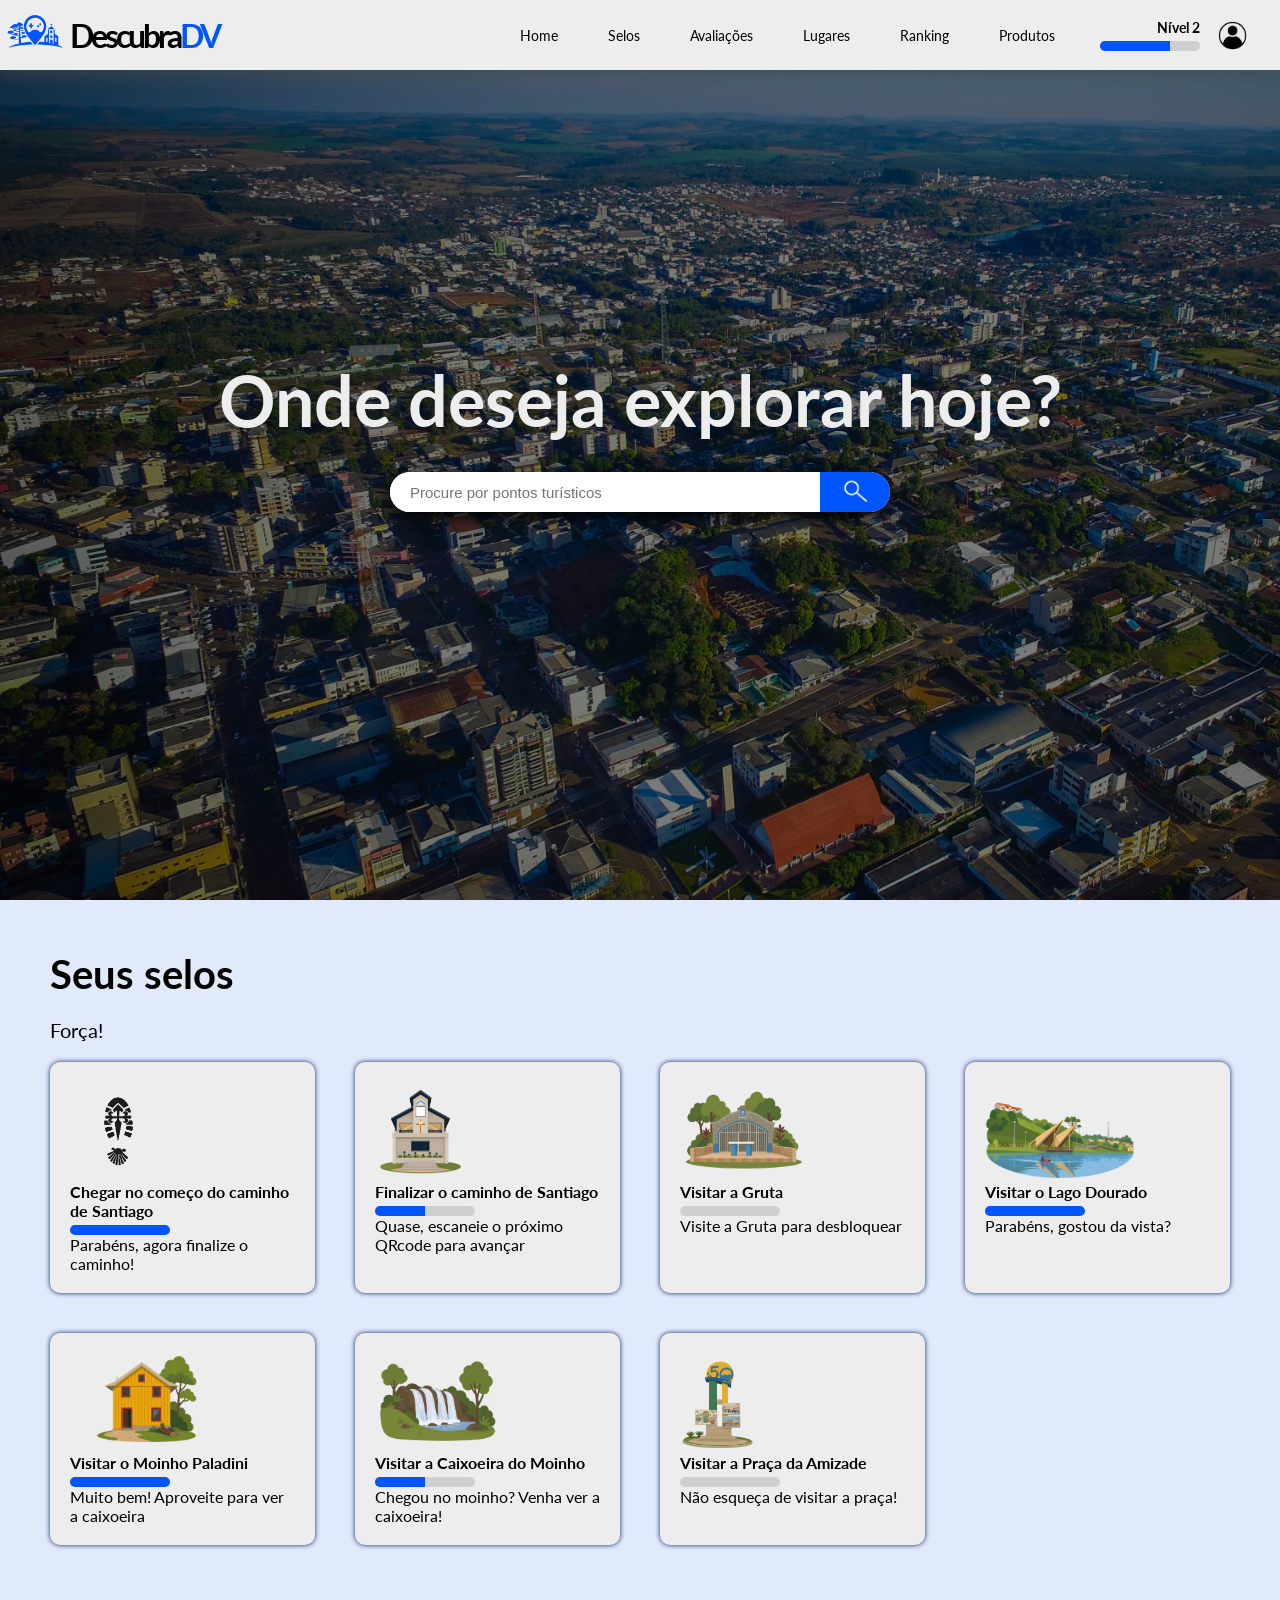
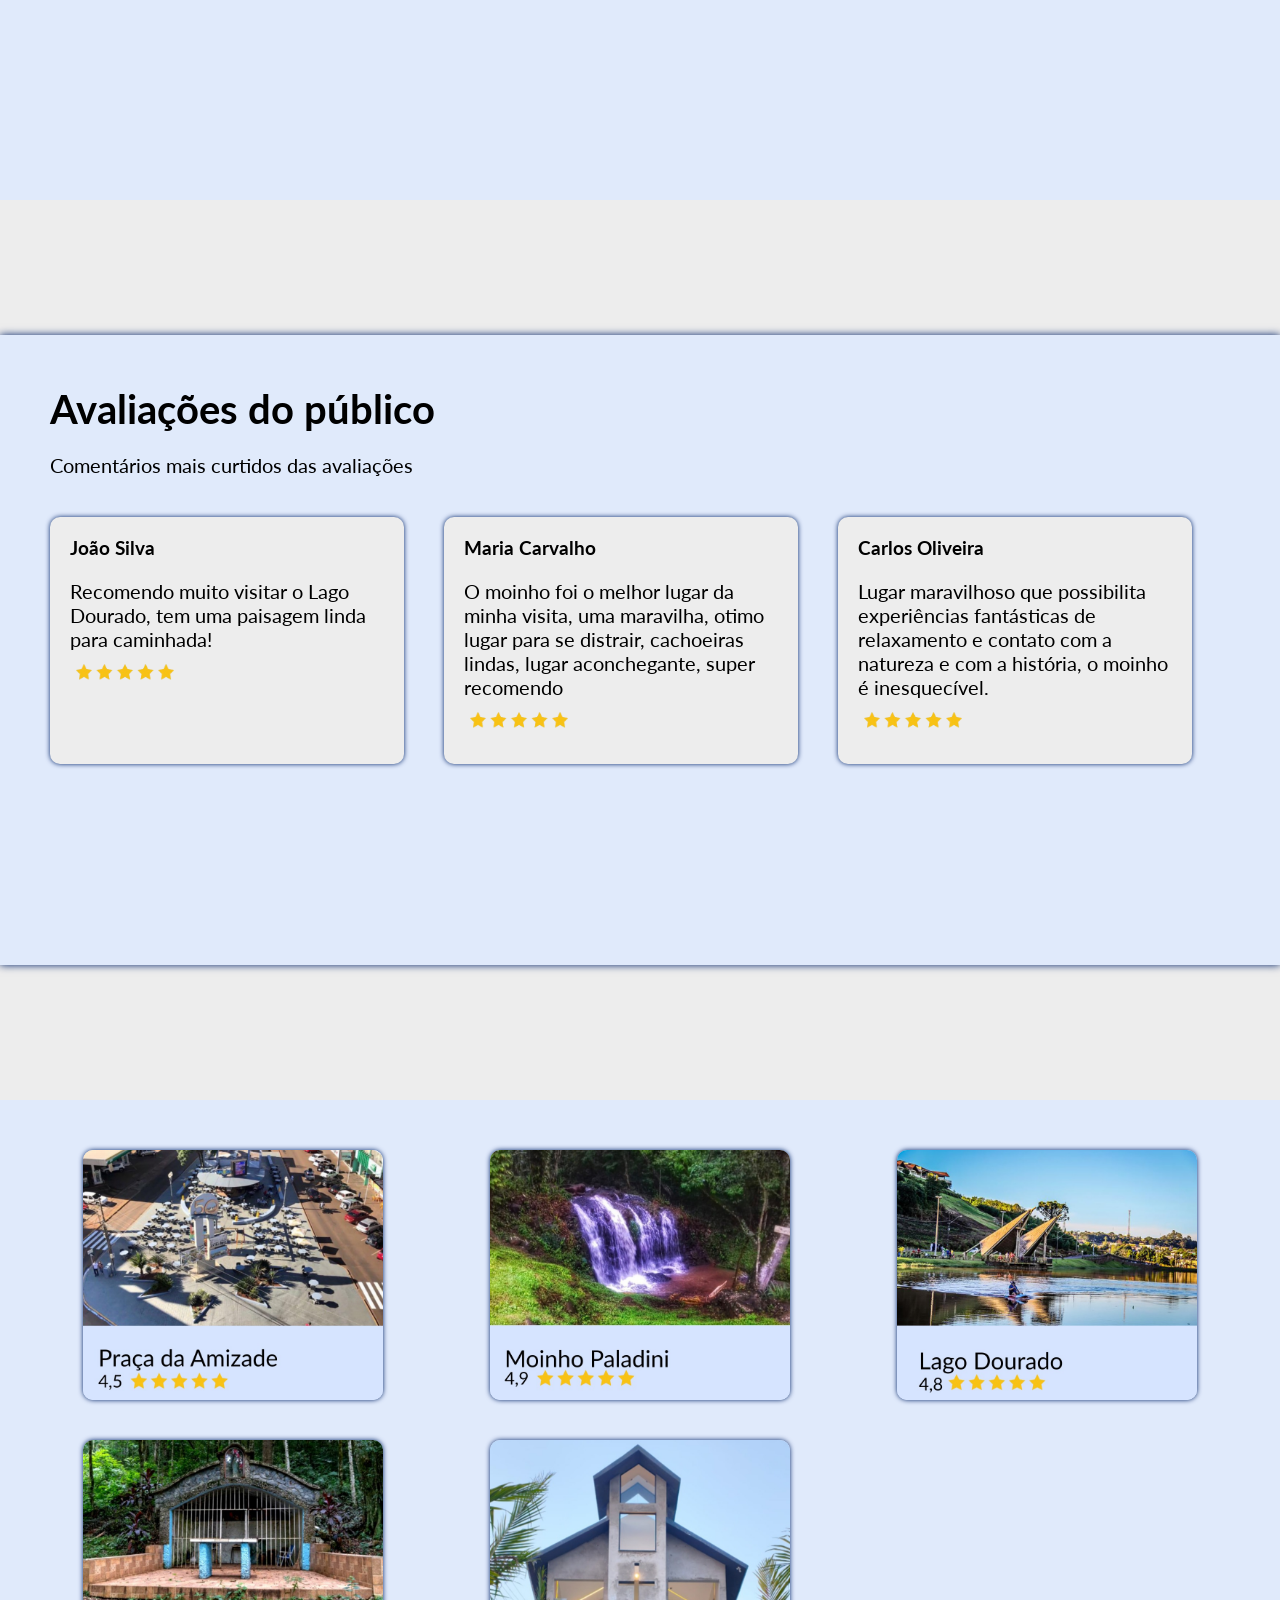
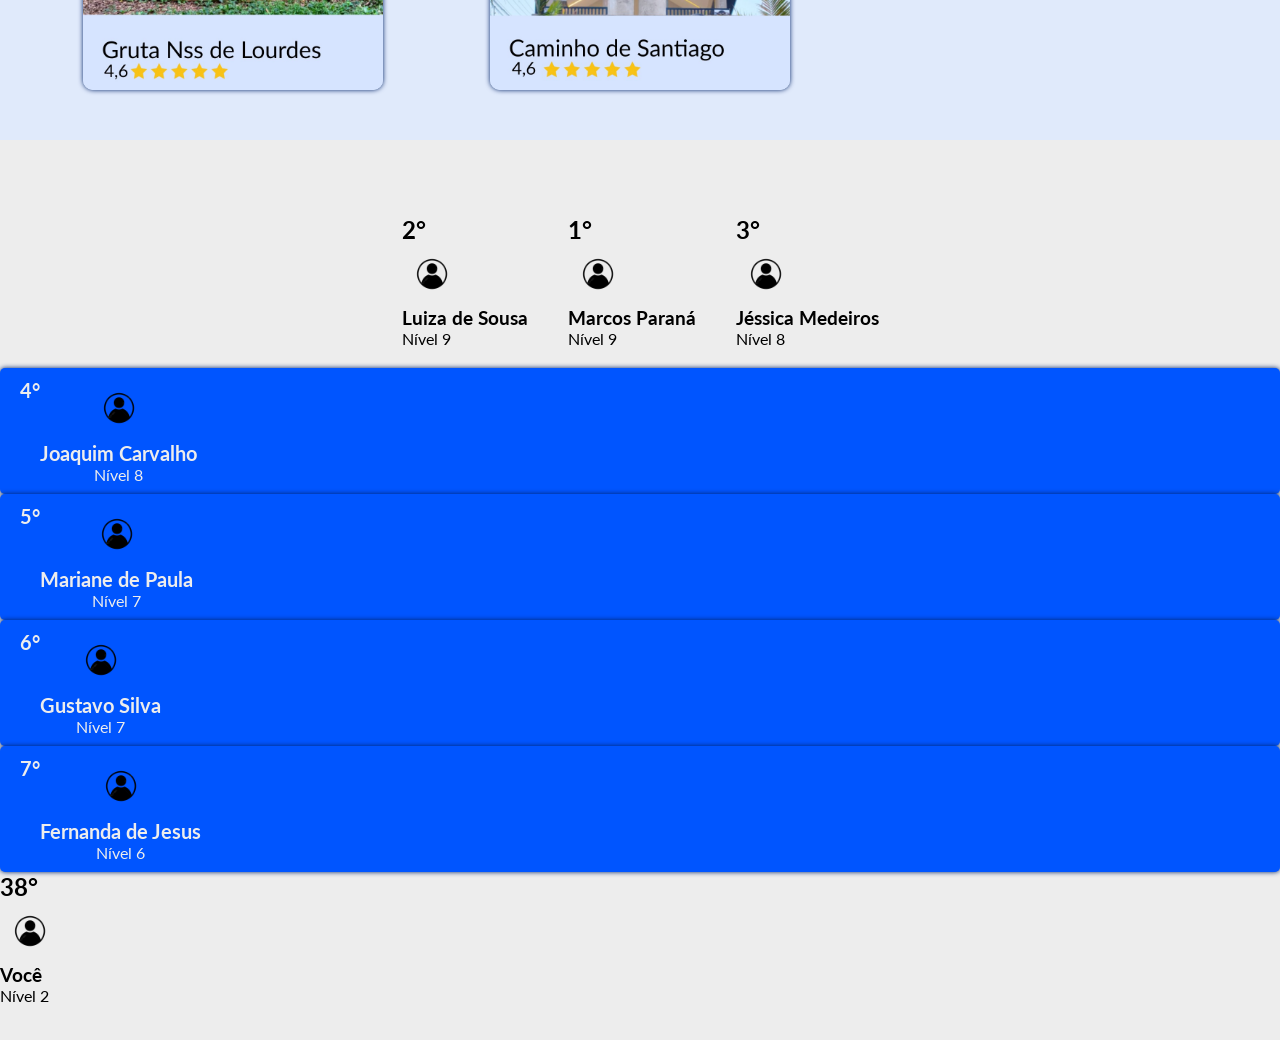
==== index.html @ 8452ef84 "First Commit" ====
<!DOCTYPE html>
<html lang="pt-br">
<head>
    <meta charset="UTF-8">
    <meta name="viewport" content="width=device-width, initial-scale=1.0">
    <link rel="preconnect" href="https://fonts.gstatic.com">
    <link href="https://fonts.googleapis.com/css2?family=Lato:wght@400;700;900&display=swap" rel="stylesheet">
    <link rel="stylesheet" href="/styles/style.css">
    <title>DescubraDV</title>
</head>
<body>
    <header class="navbar">
        <div class="brand-container">
            <img src="/images/logo.png" alt="logo" class="logo">
            <h1 class="brand">
                Descubra<span>DV</span>
            </h1>
        </div>
		<nav>
			<ul class="menu">
				<li>
					<a href="#home">Home</a>
				</li>
				<li>
					<a href="#badges">Selos</a>
				</li>
				<li>
					<a href="#reviews">Avaliações</a>
				</li>
				<li>
					<a href="#places">Lugares</a>
				</li>
				<li>
					<a href="#ranking">Ranking</a>
				</li>
				<li>
					<a href="#products">Produtos</a>
				</li>
                <li class="profile">
                    <div class="profile-info">
                        <p>Nível 2</p>

                        <div class="xp-bar">
                            <div class="xp-fill"></div>
                        </div>
                    </div>

                    <img src="/images/avatar.png" alt="avatar">
                </li>
			</ul>
		</nav>
	</header>


    <section id="home" class="home">
        <h1>Onde deseja explorar hoje?</h1>
        <div class="search-box">
            <input class="input"type="text" placeholder="Procure por pontos turísticos">
            <button><img src="/images/search.png" alt="search" class="search"></button>
        </div>
    </section>

    <section id="badges" class="badges">
        <div class="content">
            <div class="text">
                <h2>Seus selos</h2>
                <p>Força!</p>
            </div>
            <div class="badges-container">
                <div class="badge">
                    <img src="/images/seloCaminho.png" alt="selo caminho">
                    <h4>Chegar no começo do caminho de Santiago</h4>
                    <div class="progress-bar">
                            <div class="xp-fill1"></div>
                    </div>
                    <p>Parabéns, agora finalize o caminho!</p>
                </div>
                <div class="badge">
                    <img src="/images/seloConclusaoCaminho.png" alt="selo conclusao caminho">
                    <h4>Finalizar o caminho de Santiago</h4>
                    <div class="progress-bar">
                            <div class="xp-fill2"></div>
                    </div>
                    <p>Quase, escaneie o próximo QRcode para avançar</p>
                </div>
                <div class="badge">
                    <img src="/images/seloGruta.png" alt="selo gruta">
                    <h4>Visitar a Gruta</h4>
                    <div class="progress-bar">
                            <div class="xp-fill3"></div>
                    </div>
                    <p>Visite a Gruta para desbloquear</p>
                </div>
                <div class="badge">
                    <img src="/images/seloLago.png" alt="selo lago">
                    <h4>Visitar o Lago Dourado</h4>
                    <div class="progress-bar">
                            <div class="xp-fill1"></div>
                    </div>
                    <p>Parabéns, gostou da vista?</p>
                </div>
                <div class="badge">
                    <img src="/images/seloMoinho.png" alt="selo moinho">
                    <h4>Visitar o Moinho Paladini</h4>
                    <div class="progress-bar">
                            <div class="xp-fill1"></div>
                    </div>
                    <p>Muito bem! Aproveite para ver a caixoeira</p>
                </div>
                <div class="badge">
                    <img src="/images/seloMoinhoCaixoeira.png" alt="selo caixoeira">
                    <h4>Visitar a Caixoeira do Moinho</h4>
                    <div class="progress-bar">
                            <div class="xp-fill2"></div>
                    </div>
                    <p>Chegou no moinho? Venha ver a caixoeira!</p>
                </div>
                <div class="badge">
                    <img src="/images/seloPraca.png" alt="selo praca">
                    <h4>Visitar a Praça da Amizade</h4>
                    <div class="progress-bar">
                            <div class="xp-fill3"></div>
                    </div>
                    <p>Não esqueça de visitar a praça!</p>
                </div>
            </div>
        </div>
    </section>

    <section id="reviews" class="reviews">
        <div class="review-block">
            <div class="review-header">
                <h2>Avaliações do público</h2>
                <p>Comentários mais curtidos das avaliações</p>
            </div>

            <div class="comments">
                <div class="comment">
                    <h3>João Silva</h3>
                    <p>Recomendo muito visitar o Lago Dourado, tem uma paisagem linda para caminhada!</p>
                    <img src="/images/stars.png" alt="stars" class="star">
                </div>

                <div class="comment">
                    <h3>Maria Carvalho</h3>
                    <p>O moinho foi o melhor lugar da minha visita, uma maravilha, otimo lugar para se distrair, cachoeiras lindas, lugar aconchegante, super recomendo</p>
                    <img src="/images/stars.png" alt="stars" class="star">
                </div>

                <div class="comment">
                    <h3>Carlos Oliveira</h3>
                    <p>Lugar maravilhoso que possibilita experiências fantásticas de relaxamento e contato com a natureza e com a história, o moinho é inesquecível.</p>
                    <img src="/images/stars.png" alt="stars" class="star">
                </div>
            </div>

        </div>
    </section>

    <section id="places" class="places">
        <div class="images">
            <img src="/images/praca.jpeg" alt="praca da amizade" id="praca">
            <img src="/images/moinho.jpeg" alt="moinho paladini" id="moinho">
            <img src="/images/lago.jpeg" alt="lago dourado" id="lago">
            <img src="/images/gruta.jpeg" alt="gruta nossa senhora" id="gruta">
            <img src="/images/caminho.jpeg" alt="caminho santiago" id="caminho">
        </div>
    </section>

    <section id="ranking" class="ranking">
        <div class="top-tier">
            <div class="tier">
                <h1>2°</h1>
                <img src="/images/avatar.png" alt="avatar" class="avatar">
                <h3>Luiza de Sousa</h3>
                <p>Nível 9</p>
            </div>
            <div class="tier">
                <h1>1°</h1>
                <img src="/images/avatar.png" alt="avatar" class="avatar">
                <h3>Marcos Paraná</h3>
                <p>Nível 9</p>
            </div>
            <div class="tier">
                <h1>3°</h1>
                <img src="/images/avatar.png" alt="avatar" class="avatar">
                <h3>Jéssica Medeiros</h3>
                <p>Nível 8</p>
            </div>
        </div>
        <div class="bottom-tier">
            <div class="tier">
                <h1>4°</h1>
                <div>
                    <img src="/images/avatar.png" alt="avatar" class="avatar">
                    <h3>Joaquim Carvalho</h3>
                    <p>Nível 8</p>
                </div>
            </div>
            <div class="tier">
                <h1>5°</h1>
                <div>
                    <img src="/images/avatar.png" alt="avatar" class="avatar">
                    <h3>Mariane de Paula</h3>
                    <p>Nível 7</p>
                </div>
            </div>
            <div class="tier">
                <h1>6°</h1>
                <div>
                    <img src="/images/avatar.png" alt="avatar" class="avatar">
                    <h3>Gustavo Silva</h3>
                    <p>Nível 7</p>
                </div>
            </div>
            <div class="tier">
                <h1>7°</h1>
                <div>
                    <img src="/images/avatar.png" alt="avatar" class="avatar">
                    <h3>Fernanda de Jesus</h3>
                    <p>Nível 6</p>
                </div>
            </div>
        </div>
        <div class="your-position">
            <h1>38°</h1>
            <img src="/images/avatar.png" alt="avatar" class="avatar">
            <h3>Você</h3>
            <p>Nível 2</p>
        </div>
    </section>

    <section id="products" class="products">
    </section>
</body>
</html>
---- styles/style.css ----
:root {
  --cor-principal: #0055FF;
}
:root {
  --cor-secundaria: #ededed;
}
:root {
  --principal-clara: #e0eafb;
}
:root {
  --principal-escura: #002368;
}

* {
    margin: 0;
    padding: 0;
    box-sizing: border-box;
}

/**********/
/*NAV BAR*/
/*********/
ul {
    list-style: none;
}

body {
    background-color: var(--cor-secundaria);
    font-family: 'Lato', sans-serif;
}

.navbar {
    position: fixed;
    top: 0;
    display: flex;
    justify-content: space-between;
    align-items: center;
    width: 100%;
    background-color: var(--cor-secundaria);
    box-shadow: 0px 0px 20px rgb(72, 71, 71);
}

.brand-container {
    display: flex;
    align-items: center;
}

.logo {
    width: 70px;
}

.brand {
    color: rgb(0, 0, 0);
    letter-spacing: -3px;
}

.brand span {
    color: var(--cor-principal);
}

.menu {
    display: flex;
}

.menu li {
    position: relative;
}

.menu li a {
    padding: 25px;
    color: black;
    text-decoration: none;
    font-size: 14px;
    display: block;
}

.menu li a:hover {
    color: var(--cor-secundaria);
    background-color: var(--cor-principal);
}


.profile {
    display: flex;
    align-items: center;
    gap: 5px;
    padding: 0 20px;
}

.profile-info {
    display: flex;
    flex-direction: column;
    align-items: flex-end;
}

.profile-info p {
    margin: 0;
    font-size: 14px;
    font-weight: bold;
}

.xp-bar {
    width: 100px;
    height: 10px;
    background-color: #cfcfcf;
    border-radius: 20px;
    overflow: hidden;
    margin-top: 5px;
}

.xp-fill {
    width: 70%;
    height: 100%;
    background-color: var(--cor-principal);
}

.profile img {
    width: 55px;
    height: 55px;
    border-radius: 50%;
    object-fit: cover;
}

/**********/
/*HOME PAGE*/
/*********/

.home{
    display: flex;
    flex-direction: column;
    align-items:center;
    justify-content: center;
    height: 100vh;
    background: url('/images/cidade.jpg');
    background-size: cover;
    background-color: rgba(0, 0, 0, 0.5);
    background-blend-mode: darken;
}

.home h1{
    font-size: 70px;
    color: var(--cor-secundaria);
    font-weight: 700;
}

.search-box{
    margin:30px;
    width: 500px;
    height: 40px;

    display: flex;
    align-items: center;

    background: var(--cor-secundaria);
    border-radius: 45px;

    overflow: hidden;
    border-color: #002368;
    box-shadow: 0px 5px 15px black;
}

.search-box button{
    width: 70px;
    height:100%;

    border: none;

    background: var(--cor-principal);
    color: var(--cor-secundaria);
    cursor: pointer;
}

.search-box button:hover{
    background: var(--principal-escura); 
}

.search-box input{
    font-size: 15px;
    flex: 1;
    border: none;
    outline: none;
    height:100%;
    padding: 0 20px;
}

.search{
    height: 30px;
}

/**********/
/* SELOS */
/*********/

.badges{
    background-color: var(--principal-clara);
    height: 100vh;
}

.badges .content{
    padding: 50px;
    margin: 0 auto;
}

.badges .badges-container{
    display: grid;
    grid-template-columns: repeat(4, 1fr);
    gap: 40px;
}

.badges .badges-container .badge{
    display: flex;
    flex-direction: column;
    align-items: flex-start;
    padding: 20px;
    background-color: var(--cor-secundaria);
    border-radius: 10px;
    box-shadow: 0 0 5px var(--principal-escura);
}

.badges .badges-container .badge:hover{
    transition: all 0.3s ease;
    box-shadow: 0 0 10px var(--principal-escura);
    cursor: pointer;
}

.badges .badges-container .badge .progress-bar{
    width: 100px;
    height: 10px;
    background-color: #cfcfcf;
    border-radius: 20px;
    overflow: hidden;
    margin-top: 5px;
}

.badges .badges-container .badge .progress-bar .xp-fill1{
    background-color: var(--cor-principal);
    width: 100%;
    height: 100%
}

.badges .badges-container .badge .progress-bar .xp-fill2{
    background-color: var(--cor-principal);
    width: 50%;
    height: 100%
}

.badges .badges-container .badge .progress-bar .xp-fill3{
    background-color: var(--cor-principal);
    width: 0%;
    height: 100%
}

.badges .badges-container img{
    height: 100px;
}

.badges .text h2{
    font-size: 40px;
}

.badges .text p{
    font-size: 20px;
    margin-top: 20px;
    margin-bottom: 20px;
}

/**********/
/* REVIEWS */
/*********/

.reviews{
    background-color: var(--cor-secundaria);
    height: 100vh;
    display: flex;
    flex-direction: column;
    justify-content: center;
}

.reviews .review-block{
    padding: 50px;
    background-color: var(--principal-clara);
    height: 70%;
    width: 100%;
    margin: 0 auto;
    box-shadow: 0 0 8px var(--principal-escura);
}

.reviews .review-block h2{
    font-size: 40px;
}

.reviews .review-block p{
    font-size: 20px;
    margin-top: 20px;
}

.reviews .review-block .comments{
    display: flex;
    gap: 40px;
    margin-top: 40px;
}

.reviews .review-block .comments .comment{
    padding: 20px;
    width: 30%;
    background-color: var(--cor-secundaria);
    border-radius: 10px;
    box-shadow: 0 0 5px var(--principal-escura);
}

.reviews .review-block .comments .comment img{
    width: 110px;
    padding: 10px 0;
}

/**********/
/* LUGARES */
/*********/

.places{
    padding: 50px;
    background-color: var(--principal-clara);
}

.places .images{
    display: grid;
    grid-template-columns: repeat(3, 1fr);
    gap: 40px;
    justify-items: center;
}

.places .images img{
    width: 300px;
    height: 250px;
    object-fit: cover;
    border-radius: 10px;
    box-shadow: 0 0 5px var(--principal-escura);
}

.places .images img:hover{
    transition: all 0.3s ease;
    width: 320px;
    height: 270px;
    margin: -20px;
    box-shadow: 0 0 10px var(--principal-escura);
    filter: brightness(90%);
    cursor: pointer;
}

/**********/
/* RANKING */
/*********/

.ranking{
    background-color: var(--cor-secundaria);
    height: 100vh;
    display: flex;
    flex-direction: column;
    justify-content: center;
}

.ranking img{
    width: 60px;
}

.ranking .top-tier{
    display: flex;
    justify-content: center;
    gap: 40px;
    margin-top: 40px;
}

.ranking .bottom-tier{
    display: inline;
    gap: 20px;
    margin-top: 20px;
}

.ranking .bottom-tier h3{
    font-size: 20px;
}

.ranking .bottom-tier h1{
    font-size: 20px;
}


.ranking .bottom-tier .tier{
    display: flex;
    text-align: center;
    padding: 10px 20px;
    background-color: var(--cor-principal);
    color: var(--cor-secundaria);
    border-radius: 5px;
    box-shadow: 0 0 5px var(--principal-escura);
}
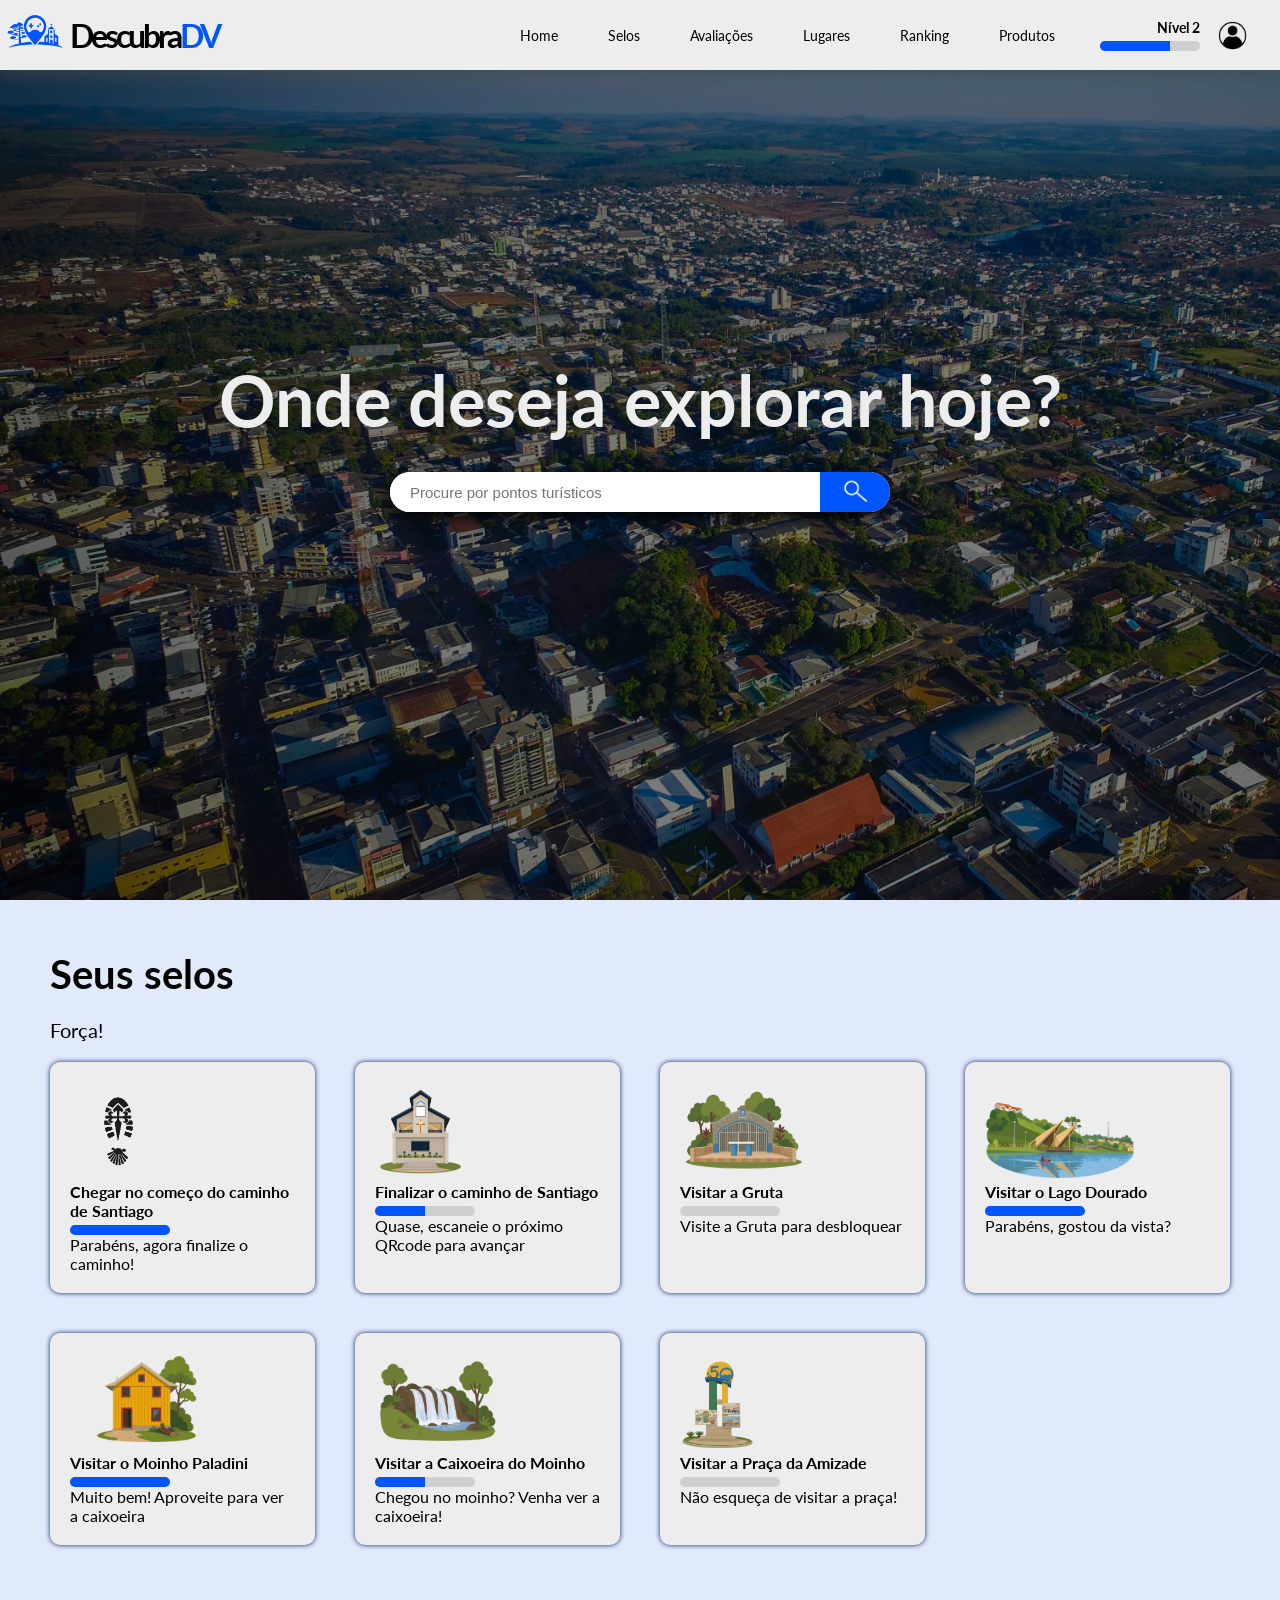
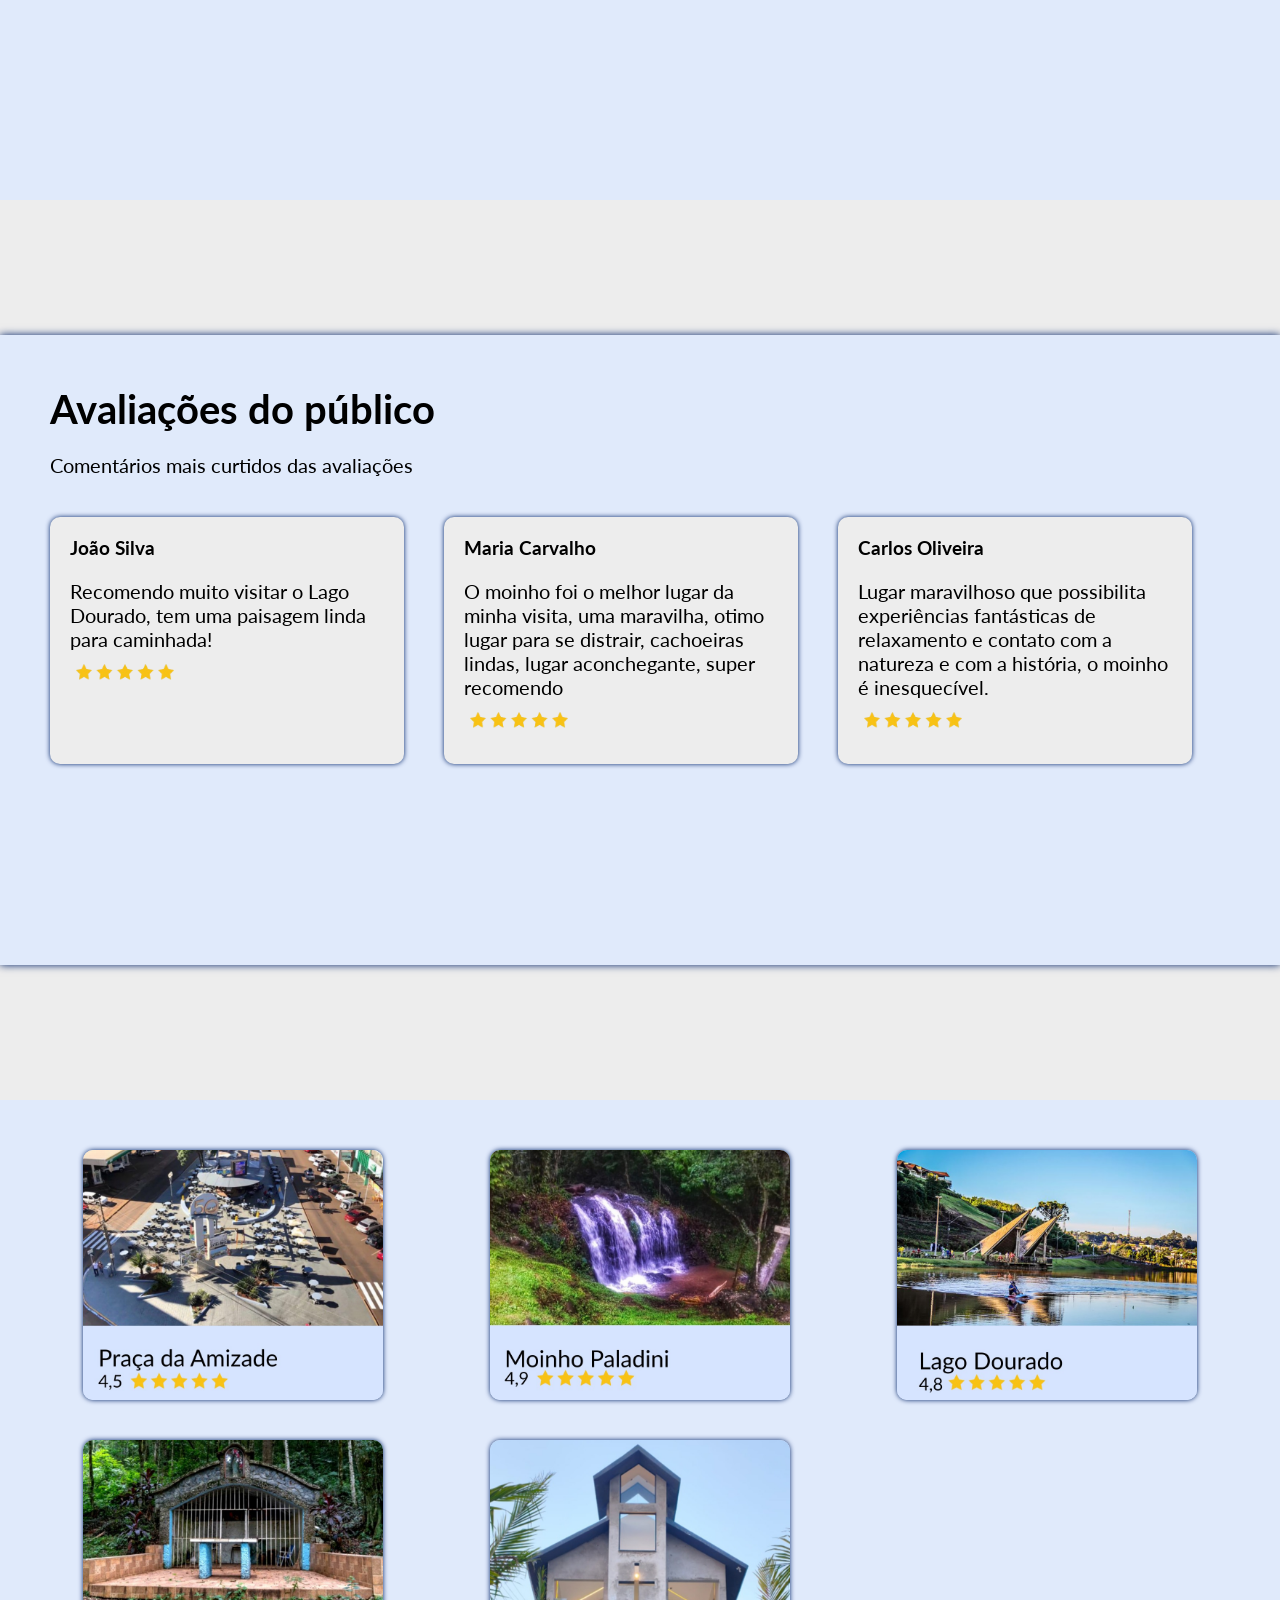
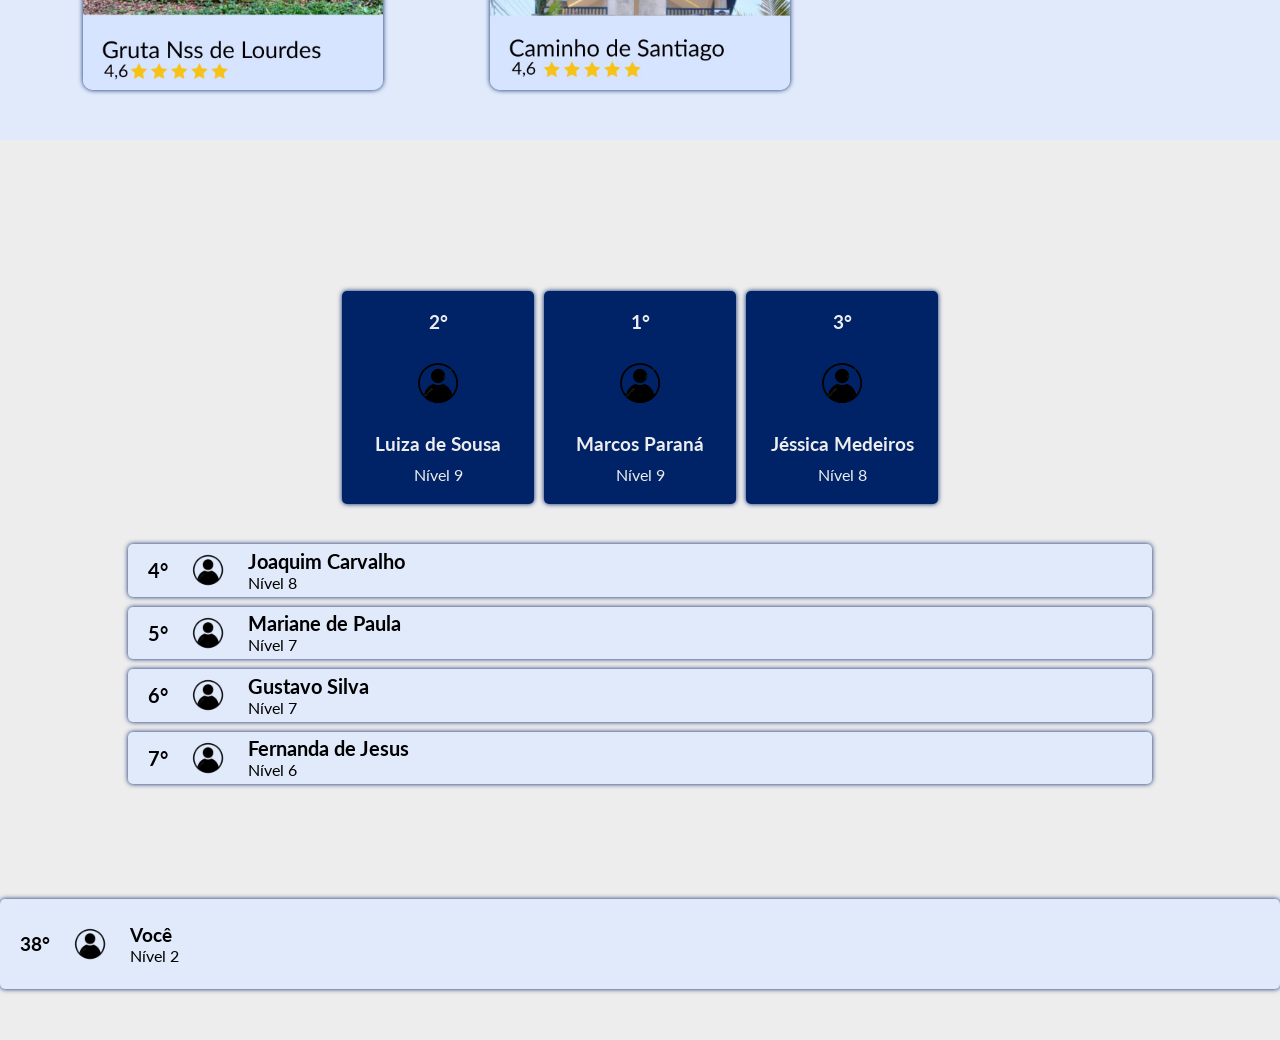
==== commit b682b6f2: "pagina de cliente não responsiva" ====
--- a/index.html
+++ b/index.html
@@ -170,19 +170,19 @@
     <section id="ranking" class="ranking">
         <div class="top-tier">
             <div class="tier">
-                <h1>2°</h1>
+                <h3>2°</h3>
                 <img src="/images/avatar.png" alt="avatar" class="avatar">
                 <h3>Luiza de Sousa</h3>
                 <p>Nível 9</p>
             </div>
-            <div class="tier">
-                <h1>1°</h1>
+            <div class="tier" class="first">
+                <h3>1°</h3>
                 <img src="/images/avatar.png" alt="avatar" class="avatar">
                 <h3>Marcos Paraná</h3>
                 <p>Nível 9</p>
             </div>
             <div class="tier">
-                <h1>3°</h1>
+                <h3>3°</h3>
                 <img src="/images/avatar.png" alt="avatar" class="avatar">
                 <h3>Jéssica Medeiros</h3>
                 <p>Nível 8</p>
@@ -190,43 +190,45 @@
         </div>
         <div class="bottom-tier">
             <div class="tier">
-                <h1>4°</h1>
-                <div>
-                    <img src="/images/avatar.png" alt="avatar" class="avatar">
+                <h3>4°</h3>
+                <img src="/images/avatar.png" alt="avatar" class="avatar">
+                <div>
                     <h3>Joaquim Carvalho</h3>
                     <p>Nível 8</p>
                 </div>
             </div>
             <div class="tier">
-                <h1>5°</h1>
-                <div>
-                    <img src="/images/avatar.png" alt="avatar" class="avatar">
+                <h3>5°</h3>
+                <img src="/images/avatar.png" alt="avatar" class="avatar">
+                <div>
                     <h3>Mariane de Paula</h3>
                     <p>Nível 7</p>
                 </div>
             </div>
             <div class="tier">
-                <h1>6°</h1>
-                <div>
-                    <img src="/images/avatar.png" alt="avatar" class="avatar">
+                <h3>6°</h3>
+                <img src="/images/avatar.png" alt="avatar" class="avatar">
+                <div>
                     <h3>Gustavo Silva</h3>
                     <p>Nível 7</p>
                 </div>
             </div>
             <div class="tier">
-                <h1>7°</h1>
-                <div>
-                    <img src="/images/avatar.png" alt="avatar" class="avatar">
+                <h3>7°</h3>
+                <img src="/images/avatar.png" alt="avatar" class="avatar">
+                <div>
                     <h3>Fernanda de Jesus</h3>
                     <p>Nível 6</p>
                 </div>
             </div>
         </div>
         <div class="your-position">
-            <h1>38°</h1>
-            <img src="/images/avatar.png" alt="avatar" class="avatar">
-            <h3>Você</h3>
-            <p>Nível 2</p>
+            <h3>38°</h3>
+                <img src="/images/avatar.png" alt="avatar" class="avatar">
+                <div>
+                    <h3>Você</h3>
+                    <p>Nível 2</p>
+                </div>
         </div>
     </section>
 
--- a/styles/style.css
+++ b/styles/style.css
@@ -27,6 +27,7 @@
 body {
     background-color: var(--cor-secundaria);
     font-family: 'Lato', sans-serif;
+    overflow-x: hidden;
 }
 
 .navbar {
@@ -366,31 +367,64 @@
 .ranking .top-tier{
     display: flex;
     justify-content: center;
-    gap: 40px;
+    gap: 10px;
+    margin-top: 100px;
+}
+
+.ranking .top-tier .tier{
+    width: 15%;
+    display: flex;
+    flex-direction: column;
+    align-items: center;
+    gap: 10px;
+    padding: 20px;
+    background-color: var(--principal-escura);
+    color: var(--cor-secundaria);
+    border-radius: 5px;
+    box-shadow: 0 0 5px var(--principal-escura);
+}
+
+.ranking .top-tier .tier img{
+    width: 80px;
+}
+
+.ranking .bottom-tier{
+    display: flex;
+    flex-direction: column;
+    align-items: center;
+    gap: 10px;
     margin-top: 40px;
-}
-
-.ranking .bottom-tier{
-    display: inline;
-    gap: 20px;
-    margin-top: 20px;
 }
 
 .ranking .bottom-tier h3{
     font-size: 20px;
 }
 
-.ranking .bottom-tier h1{
-    font-size: 20px;
-}
-
+.ranking .bottom-tier p{
+    font-size: 16px;
+}
 
 .ranking .bottom-tier .tier{
-    display: flex;
-    text-align: center;
+    height: 15%;
+    width: 80%;
+    display: flex;
+    gap: 10px;
+    align-items: center;
     padding: 10px 20px;
-    background-color: var(--cor-principal);
-    color: var(--cor-secundaria);
+    background-color: var(--principal-clara);
     border-radius: 5px;
     box-shadow: 0 0 5px var(--principal-escura);
+}
+
+.ranking .your-position{
+    margin-top: 5px;
+    height: 10%;
+    width: 100%;
+    display: flex;
+    gap: 10px;
+    align-items: center;
+    padding: 10px 20px;
+    background-color: var(--principal-clara);
+    border-radius: 5px;
+    box-shadow: 0 0 5px var(--principal-escura);
 }
